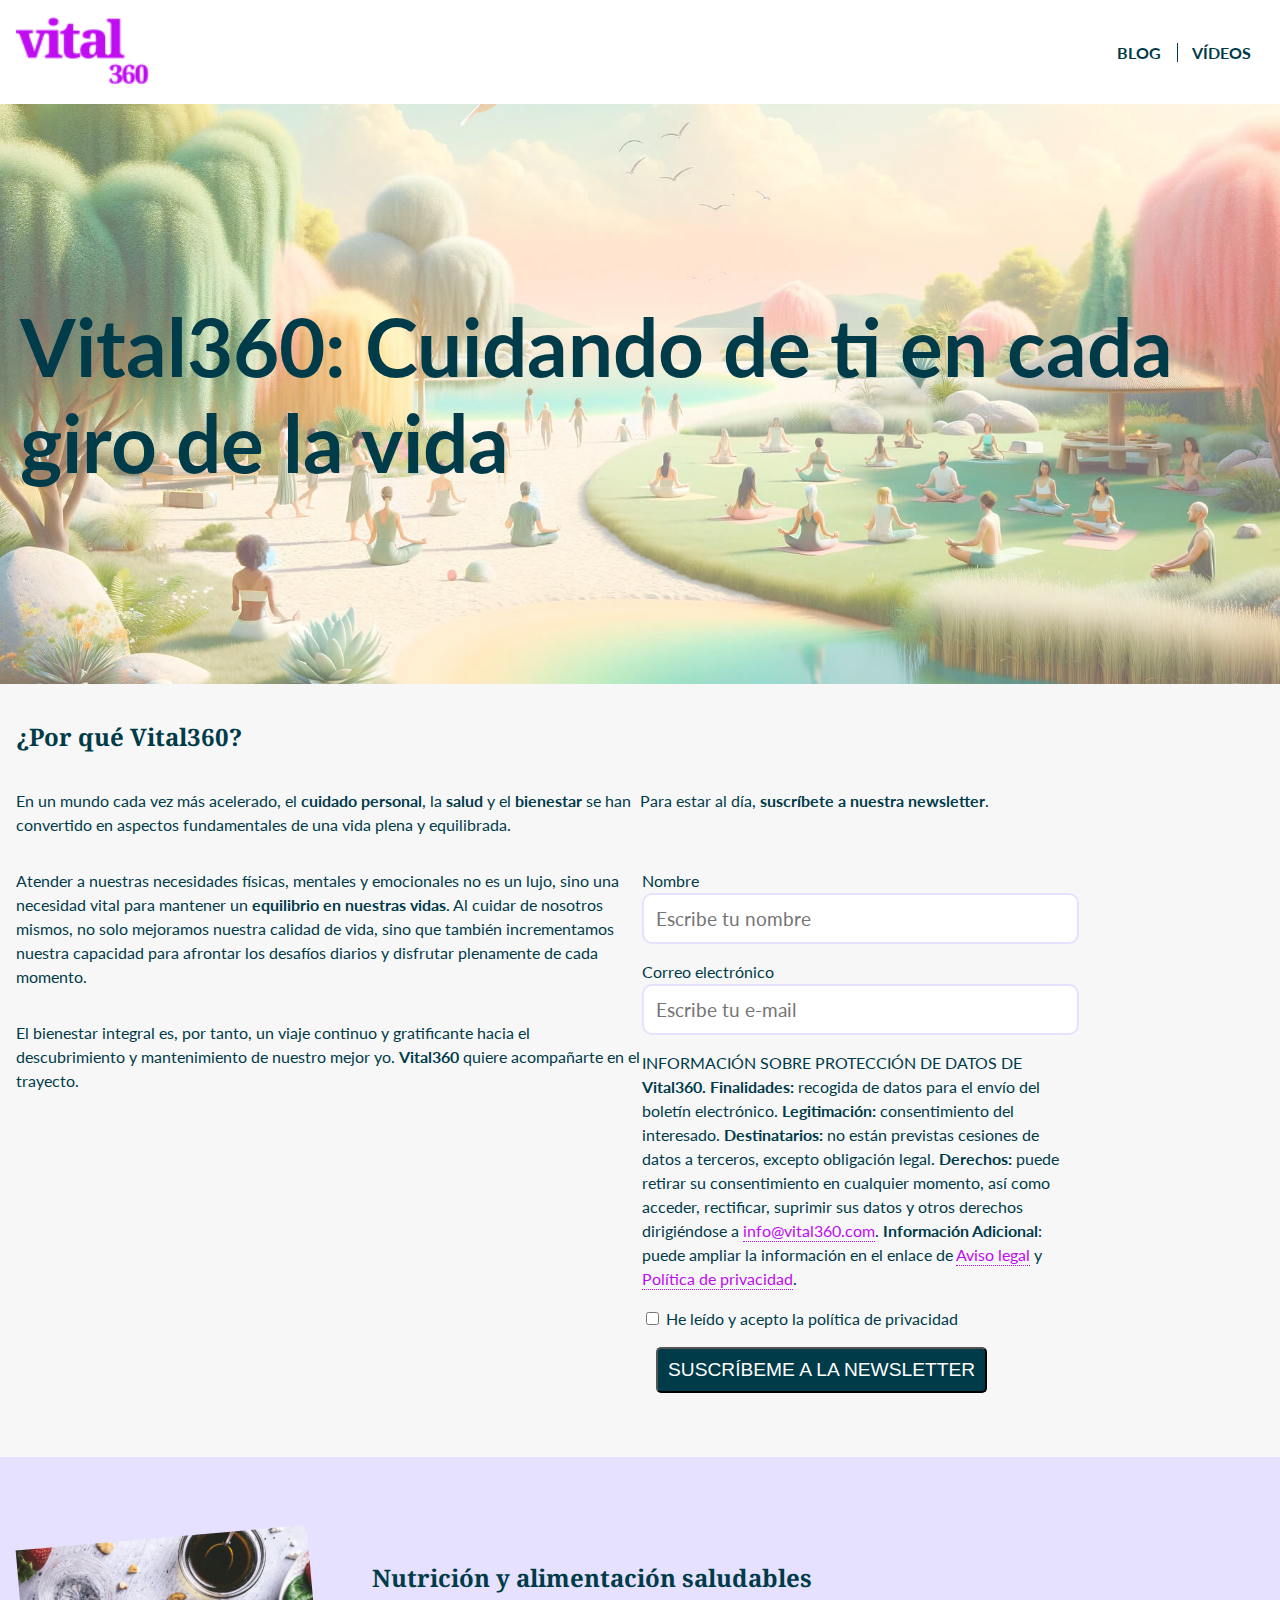
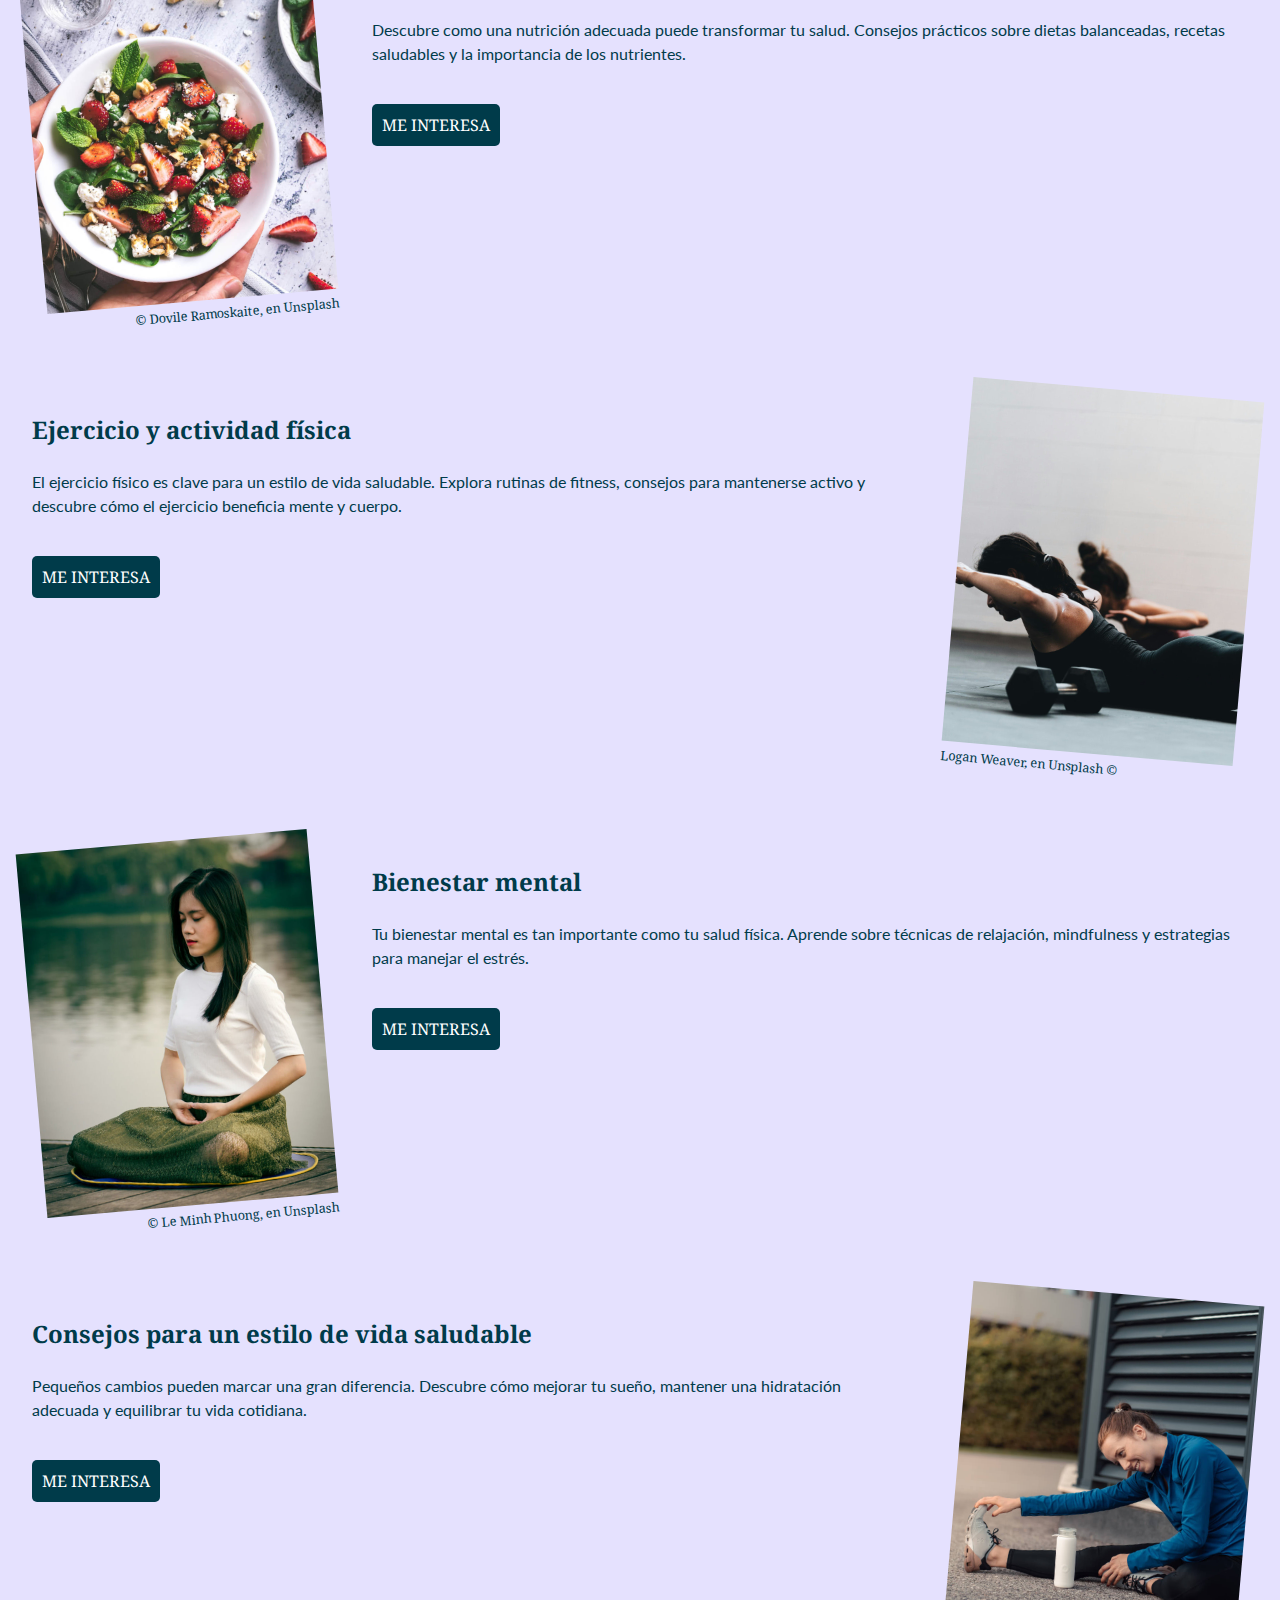
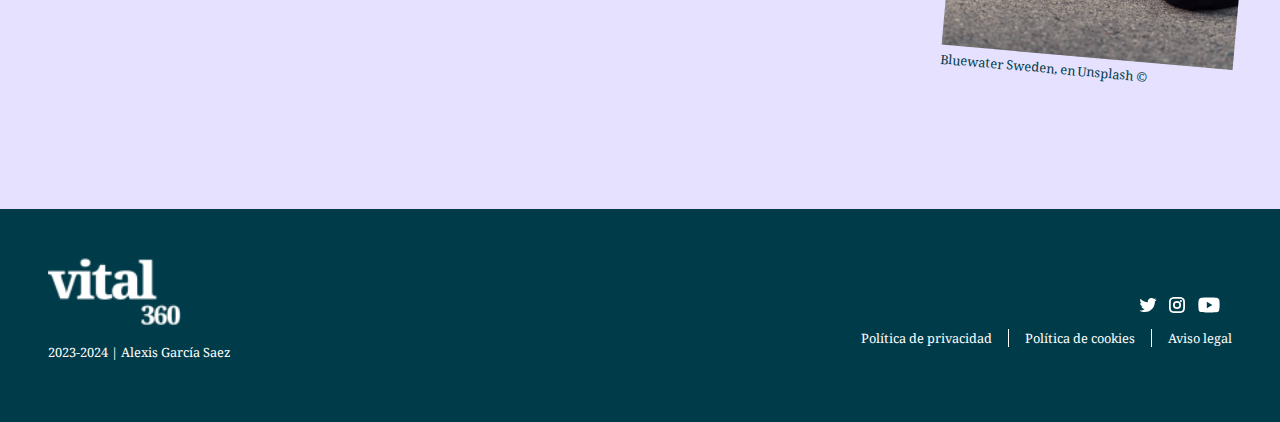
==== index.html @ 1089c59e "first commit" ====
<!DOCTYPE html>
<html lang="es">
  <head>
    <meta charset="UTF-8">
    <meta name="viewport" content="width=device-width, initial-scale=1.0">
    <title>Vital360</title>
    <link rel="stylesheet" href="css/styles.css">
    <link rel="icon" type="image/x-icon" href="./img/favicon.png">
  </head>
  <body id="index">
    <header>
      <a href="./index.html"><img
          src="./img/logoVital360.svg"
          alt="Logo Vital360"
          title="Logo Vital360"></a>
      <nav>
        <ul>
          <li><a href="./blog.html" title="Enlace al BLOG">BLOG</a></li>
          <li>
            <a href="./videos.html" title="Enlace a los vídeos">VÍDEOS</a>
          </li>
        </ul>
      </nav>
    </header>
    <main>
      <section>
        <h1>Vital360: Cuidando de ti en cada giro de la vida</h1>
      </section>
      <section>
        <h2>¿Por qué Vital360?</h2>
        <p>
          En un mundo cada vez más acelerado, el
          <span class="bold">cuidado personal</span>, la
          <span class="bold">salud</span> y el
          <span class="bold">bienestar</span> se han convertido en aspectos
          fundamentales de una vida plena y equilibrada.
        </p>
        <p>
          Atender a nuestras necesidades físicas, mentales y emocionales no es
          un lujo, sino una necesidad vital para mantener un
          <span class="bold">equilibrio en nuestras vidas</span>. Al cuidar de
          nosotros mismos, no solo mejoramos nuestra calidad de vida, sino que
          también incrementamos nuestra capacidad para afrontar los desafíos
          diarios y disfrutar plenamente de cada momento.
        </p>
        <p>
          El bienestar integral es, por tanto, un viaje continuo y gratificante
          hacia el descubrimiento y mantenimiento de nuestro mejor yo.
          <span class="bold">Vital360</span> quiere acompañarte en el trayecto.
        </p>
        <p>
          Para estar al día, <strong>suscríbete a nuestra newsletter</strong>.
        </p>
        <form action="POST">
          <fieldset>
            <p>
              <label for="name">Nombre</label>
              <input
                type="text"
                name="user_name"
                id="name"
                placeholder="Escribe tu nombre"
                required>
            </p>
            <p>
              <label for="email">Correo electrónico</label>
              <input
                type="email"
                name="user_email"
                id="email"
                placeholder="Escribe tu e-mail"
                required>
            </p>
            <p>
              INFORMACIÓN SOBRE PROTECCIÓN DE DATOS DE
              <span class="bold">Vital360. Finalidades:</span> recogida de datos
              para el envío del boletín electrónico.
              <span class="bold">Legitimación:</span> consentimiento del
              interesado. <span class="bold">Destinatarios:</span> no están
              previstas cesiones de datos a terceros, excepto obligación legal.
              <span class="bold">Derechos:</span> puede retirar su
              consentimiento en cualquier momento, así como acceder, rectificar,
              suprimir sus datos y otros derechos dirigiéndose a
              <a href="mailto:info@vital360.com?subject=UserPrivacy">info@vital360.com</a>. <span class="bold">Información Adicional</span>: puede ampliar
              la información en el enlace de
              <a href="#" title="Enlace a aviso legal" target="_blank">Aviso legal</a>
              y
              <a
                href="#"
                title="Enlace a políticas de privacidad"
                target="_blank">Política de privacidad</a>.
            </p>
            <p>
              <input type="checkbox" name="legal" id="legal" required>
              <label for="legal">He leído y acepto la política de privacidad</label>
            </p>
          </fieldset>
          <button type="submit">Suscríbeme a la newsletter</button>
        </form>
      </section>
      <div>
      <article>
        <figure>
          <img
            src="./img/home-bloc1.jpg"
            alt="Imagen de nutrición saludable"
            title="Imagen de nutrición saludable">
          <figcaption>© Dovile Ramoskaite, en Unsplash</figcaption>
        </figure>
        <div>
          <h3>Nutrición y alimentación saludables</h3>
          <p>
            Descubre como una nutrición adecuada puede transformar tu salud.
            Consejos prácticos sobre dietas balanceadas, recetas saludables y la
            importancia de los nutrientes.
          </p>
          <a href="#" title="Botón 'me interesa'">Me interesa</a>
        </div>
      </article>
      <article>
        <figure>
          <img
            src="./img/home-bloc2.jpg"
            alt="Imagen de ejercicio y actividad física"
            title="Imagen de ejercicio y actividad física">
          <figcaption>© Logan Weaver, en Unsplash</figcaption>
        </figure>
        <div>
          <h3>Ejercicio y actividad física</h3>
          <p>
            El ejercicio físico es clave para un estilo de vida saludable. Explora
            rutinas de fitness, consejos para mantenerse activo y descubre cómo el
            ejercicio beneficia mente y cuerpo.
          </p>
          <a href="#" title="Botón 'me interesa'">Me interesa</a>
        </div>
      </article>
      <article>
        <figure>
          <img
            src="./img/home-bloc3.jpg"
            alt="Imagen de bienestar mental"
            title="Imagen de bienestar mental">
          <figcaption>© Le Minh Phuong, en Unsplash</figcaption>
        </figure>
        <div>
          <h3>Bienestar mental</h3>
          <p>
            Tu bienestar mental es tan importante como tu salud física. Aprende
            sobre técnicas de relajación, mindfulness y estrategias para manejar
            el estrés.
          </p>
          <a href="#" title="Botón 'me interesa'">Me interesa</a>
        </div>
      </article>
      <article>
        <figure>
            <img
              src="./img/home-bloc4.jpg"
              alt="Imagen de consejos para un estilo de vida saludable"
              title="Imagen de consejos para un estilo de vida saludable">
            <figcaption>© Bluewater Sweden, en Unsplash</figcaption>
          </figure>
          <div>
          <h3>Consejos para un estilo de vida saludable</h3>
          <p>
            Pequeños cambios pueden marcar una gran diferencia. Descubre cómo
            mejorar tu sueño, mantener una hidratación adecuada y equilibrar tu
            vida cotidiana.
          </p>
          <a href="#" title="Botón 'me interesa'">Me interesa</a>
        </div>
      </article>
    </div>
    </main>
    <footer>
      <div>
        <img
          src="./img/logoVital360-n.svg"
          alt="Logo Vital360"
          title="Logo Vital360">
        <p>2023-2024 | Alexis García Saez</p>
      </div>
      <div>
        <ul>
          <li>
            <a href="#" target="_blank"><img src="./img/twitter.svg" alt="Enlace a twitter"></a>
          </li>
          <li>
            <a href="#" target="_blank"><img src="./img/instagram.svg" alt="Enlace a instagram"></a>
          </li>
          <li>
            <a href="#" target="_blank"><img src="./img/youtube.svg" alt="Enlace a youtube"></a>
          </li>
        </ul>
        <ul>
          <li>
            <a href="#" target="_blank" title="Enlace a políticas de privacidad">Política de privacidad</a>
          </li>
          <li>
            <a href="#" target="_blank" title="Enlace a políticas de cookies">Política de cookies</a>
          </li>
          <li>
            <a href="#" target="_blank" title="Enlace a avíso legal">Aviso legal</a>
          </li>
      </div>
      </ul>
    </footer>
  </body>
</html>
---- css/styles.css ----
@import url('https://fonts.googleapis.com/css2?family=Lato:wght@400;700;900&family=Noto+Serif:wght@600&display=swap');


:root {
    --principal: rgb(0,59,74);
    --contraste: rgb(191, 12, 240);
    --contrasteClaro: rgb(229, 225, 254);
    --blanco: rgb(255, 255, 255);
    --fondo: rgb(247, 247, 247);
    --gris: rgb(158, 157, 171);
}

html, body {
    width: 100vw;
    box-sizing: border-box;
    margin: 0;
    padding: 0;
    background-color: var(--fondo);
    font-family:'Noto Serif','Lato', sans-serif, serif;
    color: var(--principal);
}


/* MOBILE DESIGN */
/* * global * */
.bold {
    font-weight: bold;
}
header {
    background-color: var(--blanco);
    display: flex;
    justify-content: space-between;
    align-items: center;
    padding: 1rem;
    font-family: 'lato', sans-serif;
}
header nav {
    display: flex;
}
header ul {
    width: 10rem;
    display: flex;
    list-style: none;
    padding: 0;
    justify-content: space-evenly;
}

header li:first-of-type {
    padding-right: 1rem;
    border-right: 1px solid var(--principal);
}

footer {
    background-color: rgb(0,59,74);
    color: var(--blanco);
    display: flex;
    flex-direction: column;
    align-items: center;
    padding: 3rem 0;
}

header a {
    text-decoration: none;
    color: var(--principal);
    font-weight: bold;
}

footer ul img:hover {
    opacity: 70%;
}


footer ul:first-of-type {
    margin: 0.5rem;
    padding: 0;
    list-style-type: none;
    display: flex;
    gap: 5px;
}
footer ul:last-of-type {
    margin: 0;
    padding: 0;
    list-style-type: none;
    display: flex;
    flex-direction: column;
    align-items: center;
    gap: 5px;
}

footer ul:last-of-type a {
    color: var(--blanco);
    text-decoration: none;
}

.active {
    color: var(--contraste);
}

/* * index * */

#index section:nth-child(1) {
    font-family: 'Lato';
    padding: 20px;
    display: flex;
    justify-content: center;
    align-items: center;
    font-size: 2.5rem;
    background-image: url(../img/hero-image-home.jpg);
    background-position: center;
    background-size: cover;
    height: 60vh;
}


#index section:nth-child(2) {
    font-size: 1.5rem;
    margin-bottom: 3rem;
    padding: 1rem;
}

#index section:nth-child(2) p {
    font-family: 'Lato';
    line-height: 150%;
}

#index section:nth-child(2) fieldset {
    border: none;
    padding: 0;
}
#index section:nth-child(2) fieldset p:nth-child(1), 
#index section:nth-child(2) fieldset p:nth-child(2) {
    display: flex;
    flex-direction: column;
    padding: 0;
}
#index section:nth-child(2) fieldset input:nth-child(1), 
#index section:nth-child(2) fieldset input:nth-child(2) {
    font-family: 'Lato';
    font-size: 1.2rem;
    padding: 12px;
    border: 2px solid var(--contrasteClaro);
    border-radius: 10px;
}

#index section:nth-child(2) fieldset p:nth-child(3) {
    font-size: 1rem;
}

#index section:nth-child(2) fieldset p:nth-child(3) a {
    text-decoration: none;
    color: var(--contraste);
    border-bottom: 1px dotted var(--contraste);
    padding-bottom: 1px;
}

#index section:nth-child(2) fieldset p:nth-child(4) {
    font-size: 1rem;
}

#index button {
    color: var(--blanco);
    font-size: 1.2rem;
    background-color: var(--principal);
    margin-left: 1rem;
    padding: 10px;
    border-radius: 5px;
    text-transform: uppercase;
}

#index main div:nth-child(3){
    background-color: var(--contrasteClaro);
    padding: 3rem 0 6rem 0;
}

#index article img {
    width: 100%; 
}

#index main figure {
    margin: 0;
}

#index main article {
    padding: 2rem 1rem;
}

#index main div figcaption {
    text-align: end;
    font-size: 0.8rem;
}

#index main div h3 {
    font-size: 2rem;
}
#index main div p {
    font-family: 'Lato';
    line-height: 150%;
    font-size: 1.2rem;
    margin-bottom: 3rem;
}

#index main div a {
    text-decoration: none;
    font-size: 1rem;
    color: var(--blanco);
    background-color: var(--principal);
    padding: 10px;
    border-radius: 5px;
    text-transform: uppercase;
}


/* * entrada * */

#entrada main {
    margin: 0 auto;
    width: 95%;
}

#entrada main section figure {
    background-color: var(--contrasteClaro);
    margin: 0;
}

#entrada main section figure h1 {
    font-size: 2.5rem;
    padding: 1rem;
    margin: 0;
    line-height: normal;
    color: var(--principal);
}
#entrada main section figure figcaption {
    color: var(--gris);
    padding-left: 1rem;
    font-size: 1rem;
}
#entrada main section figure div {
    padding: 1rem;
    background-color: inherit;
    padding: 0;
}

#entrada main section figure img {
    width: 100%;
    border: 0;
}

#entrada main p:first-of-type {
    font-family: 'lato', sans-serif;
    font-weight: 400;
    color: var(--principal);
    margin: 3rem 0;
}

#entrada main section {
    font-size: 1.5rem;
    line-height: 150%;
}

#entrada main article p a {
    text-decoration: none;
    color: var(--contraste);
    border-bottom: 1px dotted var(--contraste);
}

abbr {
    text-decoration: none;
}

#entrada main div:first-of-type {
    background-color: var(--blanco);
    margin: 0 auto;
    padding: 1rem;
}
#entrada main div:first-of-type figure > div {
    background-color: var(--contrasteClaro);
}

#entrada article h3 {
    font-size: 2rem;
}

#entrada article p {
    all: initial;
    font-family: 'Lato';
    line-height: 150%;
}

#entrada article ol {
    font-family: 'Lato';
    line-height: 150%;
    color: var(--principal);
}

#entrada article ol li {
    margin-bottom: 1rem;

}
#entrada article ul {
    font-family: 'Lato';
    line-height: 150%;
    color: var(--principal);
}

#entrada article ul li {
    margin-bottom: 1rem;
}

#entrada blockquote {
    margin: 1rem 0;
    padding-left: 2rem;
    border-left: 3px solid var(--contraste);
}

#entrada blockquote cite {
    display: block;
    margin-top: 1rem;
    font-family: 'Lato';
    font-weight: 400;
    color: var(--principal);
}


#entrada .articulos article {
    background-color: var(--blanco);
    margin-bottom: 3rem;
    display: flex;
    flex-direction: column;
}


#entrada .articulos article figure {
    margin: 0;
}
#entrada .articulos article figure+a {
    text-decoration: none;
    color: var(--blanco);
    background-color: var(--principal);
    font-family: 'Lato';
    padding: 0.5rem;
    position: absolute;
    margin: 1rem 1rem;
 }


#entrada .articulos article figure h3 {
    margin: 0;
    padding-left: 1rem;
 }

#entrada .articulos article figure h3 a {
    text-decoration: none;
    color: var(--principal);
    margin: 0;
 } 

#entrada .articulos img {
    width: 100%;
    height: auto;
    border: 0;
    
}

#entrada .articulos article figcaption {
    color: var(--gris);
    font-size: smaller;
    padding-left: 1rem;
}

#entrada .categorias {
    margin-bottom: 5rem;
    font-family: 'Lato';
}

#entrada .categorias ul {
    margin: 0;
    padding: 0;
    list-style-type: none;
    display: flex;
    gap: 10px;
}

#entrada .categorias ul a {
    text-decoration: none;
    color: var(--principal);
    background-color: var(--blanco);
    padding: 10px;
    border: 1px solid black;
}

/* * blog * */

#blog h1 {
    font-size: 3rem;
    color: var(--principal);
}

#blog main {
    margin: 0 auto;
    width: 95%;
}

#blog main article {
    background-color: var(--blanco);
    border: 1px solid var(--contrasteClaro);
    display: flex;
    flex-direction: column;
    margin-bottom: 4rem;
}

#blog main article div:last-of-type {
    padding: 0 1.5rem 1.5rem 1.5rem;;
}

#blog main h3 {
    font-size: 2rem;
    margin: 0;
}
#blog main h3 a {
    text-decoration: none;
}

#blog main figure  {
    margin: 0;
}

#blog main figure img {
    width: 100%;
}

#blog main figure figcaption {
    color: var(--gris);
    padding-left: 1.5rem;
}

#blog main article {
    position: relative;
}

#blog main article div:first-of-type {
    font-family: 'Lato';
    position: absolute;
    top: 280px;
    right: 15px;
    background-color: rgba(255, 255, 255, 0.5);
    padding: 4px;
}

 #blog article figure+a {
    text-decoration: none;
    color: var(--blanco);
    background-color: var(--principal);
    font-family: 'Lato';
    padding: 7px;
    position: absolute;
    margin: 10px;
 }

#blog main p{
    font-family: 'lato', sans-serif;
    font-weight: 400;
    line-height: 150%;
    font-size: 1.3rem;
}

#blog h3>a {
    color: var(--principal);
}
#blog h3>a:hover {
    color: var(--contraste);
}

#blog main article a:nth-child(3){
    color: var(--contraste);
    text-decoration: none;
    padding-bottom: 1px;
    border-bottom: 1px dotted var(--contraste);
}

#blog main article a:nth-child(3):hover {
    color: var(--principal);
}

#blog main ul {
    display: flex;
    justify-content: center;
    gap: 10px;
    list-style: none;
    margin-bottom: 6rem;
    padding: 0;
}

#blog main button {
    padding: 9px;
    border: 1px solid black;;
}

#blog ul li:first-child button{
    color: var(--blanco);
    background-color: var(--contraste);
    border: 1px solid var(--contraste);
}
/* * videos * */

#videos main {
    margin: 0 auto;
    width: 95%;
}
#videos h1 {
    font-size: 3rem;
}
#videos main section {
    background-color: var(--blanco);
    border: 1px solid var(--contrasteClaro);
    display: flex;
    flex-direction: column;
    margin-bottom: 4rem;
}

#videos iframe {
    width: 100%;
    height: auto;
    aspect-ratio: 16/9;
    border: 0;
}

#videos main section div {
    padding: 0 1.5rem;
}

#videos main h2 {
    font-size: 2rem;
}

#videos main p{
    font-family: 'lato', sans-serif;
    font-weight: 400;
    line-height: 150%;
    font-size: 1.3rem;
}

/* MEDIA QUERY FOR TABLET */
@media only screen and (min-width: 768px) {

/* * index * */
#index section:nth-child(2) {
    font-size: 1rem;
}
#index section:nth-child(2) fieldset {
    width: 70%;
}
#index main article{
    display: grid;
    grid-template-columns: 1fr 3fr;
    gap: 3rem;
    padding: 2rem;
}

#index article:nth-child(odd) figure {
    transform: rotate(-5deg);

}
#index main article:nth-child(even){
    direction: rtl;
}

#index article:nth-child(even) figure {
    transform: rotate(5deg);

}

#index main div h3 {
    font-size: 1.5rem;
}
#index main div p {
    font-size: 1rem;
}

#index main div:nth-child(even) {
    direction: ltr;

}


/* * entrada * */

.articulos {
    display: flex;
    gap: 2rem;
}

#entrada .articulos article figure  {
    padding-right:  5px;
 }

#entrada .articulos article figure h3 {
    font-size: 1.1rem;
 }

 #entrada .articulos article figure+a {
    font-size: 0.8rem;
    padding: 0.5rem;
    position: absolute;
    margin: 0.5rem 0.5rem;
}

#entrada .categorias {
    font-size: 0.8rem;
}

#entrada .categorias ul a {
    padding: 5px;
}
/* * blog * */

#blog main {
    display: grid;
    grid-template-columns: 1fr 1fr;
    grid-template-areas:
    "header header"
    "one two"
    "three four"
    "five six"
    "seven ."
    "footer footer";
    column-gap: 3rem;
}

#blog h1 {
    grid-area: header;
}

#blog main ul {
    grid-area: footer;
}

#blog main article div:first-of-type {
    position: absolute;
    top: 230px;
    right: 10px;
    font-size: 0.8rem;
}

/* * videos * */
    
#videos main {
    display: grid;
    grid-template-columns: 1fr 1fr;
    grid-template-areas:
    "header header"
    "one two"
    "three four"
    "five six"
    "seven .";
    column-gap: 3rem;
    margin-bottom: 3rem;
}
#videos h1 {
    grid-area: header;
    font-size: 2rem;
}    

#videos main h2 {
    font-size: 1.5rem;
}
#videos main p {
    font-size: 1rem;
}



}

/* MEDIA QUERY FOR DESKTOP */
@media only screen and (min-width: 1024px) {
    
    /* * index * */
   
    #index main section:nth-child(2) {
        display: grid;
        grid-template-columns: 1fr 1fr;
        grid-template-areas:
        "header ." 
        "p1 p4"
        "p2 form"
        "p3 form"
        ". form";
    } 

    #index h2 {
        grid-area: header;
    }

    #index h2 ~ p:nth-child(2) {
         grid-area: p1;
        }
        
    #index h2 ~ p:nth-child(3) {
        grid-area: p2;
    }
    
    #index h2 ~ p:nth-child(4) {
    grid-area: p3;
    }

    #index h2 ~ p:nth-child(5) {
    grid-area: p4;
    }

    #index form {
        grid-area: form;
    }



    /* * entrada * */
    
    #entrada main {
        display: grid;
        grid-template-columns: 2fr 1fr;
        grid-template-areas:
        "ruta ."
        "main header"
        "main articulos"
        "main categorias"
        "main .";
        column-gap: 3rem;
        margin-bottom: 5rem;
    }
    #entrada main > p {
        grid-area: ruta;
    }
    #entrada main div:first-of-type {
        grid-area: main;
    }    
    #entrada main h2 {
        grid-area: header;
    }

    #entrada .articulos {
        grid-area: articulos;
        display: flex;
        flex-direction: column;
    }
    #entrada .categorias {
        grid-area: categorias;
    }

    #entrada .categorias ul {
        display: flex;
        flex-flow: row wrap;
        gap: 20px;
    }
    /* * blog * */
    
    #blog main {
        display: grid;
        grid-template-columns: 1fr 1fr 1fr 1fr;
        grid-template-areas:
        "header header header header"
        "one one two three"
        "four five six seven"
        ". footer . ."
    }



    #blog h1 {
        grid-area: header;
        font-size: 2rem;
    }

    #blog article:nth-child(2) {
        grid-area: one;
    }

    #blog article:nth-child(3) {
        grid-area: two;
    }

    #blog article:nth-child(4) {
        grid-area: three;
    }

    #blog article:nth-child(5) {
        grid-area: four;
    }

    #blog article:nth-child(6) {
        grid-area: five;
    }

    #blog article:nth-child(7) {
        grid-area: six;
    }

    #blog article:nth-child(8) {
        grid-area: seven;
    }

    #blog main ul {
        grid-area: footer;
    }

    #blog main article div:first-of-type {
        position: absolute;
        top: 150px;
        right: 10px;
        font-size: 0.5rem;
    }

    /* * videos * */
    
    #videos main {
        display: grid;
        grid-template-columns: 1fr 1fr 1fr;
        grid-template-areas:
        "header header header"
        "one two three"
        "four five six"
        "seven . .";
        column-gap: 3rem;
        margin-bottom: 3rem;
    }
    #videos h1 {
        grid-area: header;
        font-size: 1.5rem;
    }   

    #videos main h2 {
        font-size: 1rem;
    }
    #videos main p {
        font-size: 0.7rem;
    }

    #videos main section div {
        padding: 0 0.5rem;
    }

    footer {
        font-size: 0.8rem;
        padding-right: 3rem;
        padding-left: 3rem;
        display: flex;
        flex-direction: row;
        justify-content: space-between;
        align-items: center;
    }

    footer div:nth-child(2) {
        display: flex;
        flex-direction: column;
        align-items: flex-end;
    }
    footer div:nth-child(2) ul:nth-child(2) {
        display: flex;
        flex-direction: row;
        gap: 1rem;
    }
    footer div:nth-child(2) ul:nth-child(2) li:nth-child(1), 
    footer div:nth-child(2) ul:nth-child(2) li:nth-child(2) {
        padding-right: 1rem;
        border-right: 1px solid var(--blanco);
    }
}
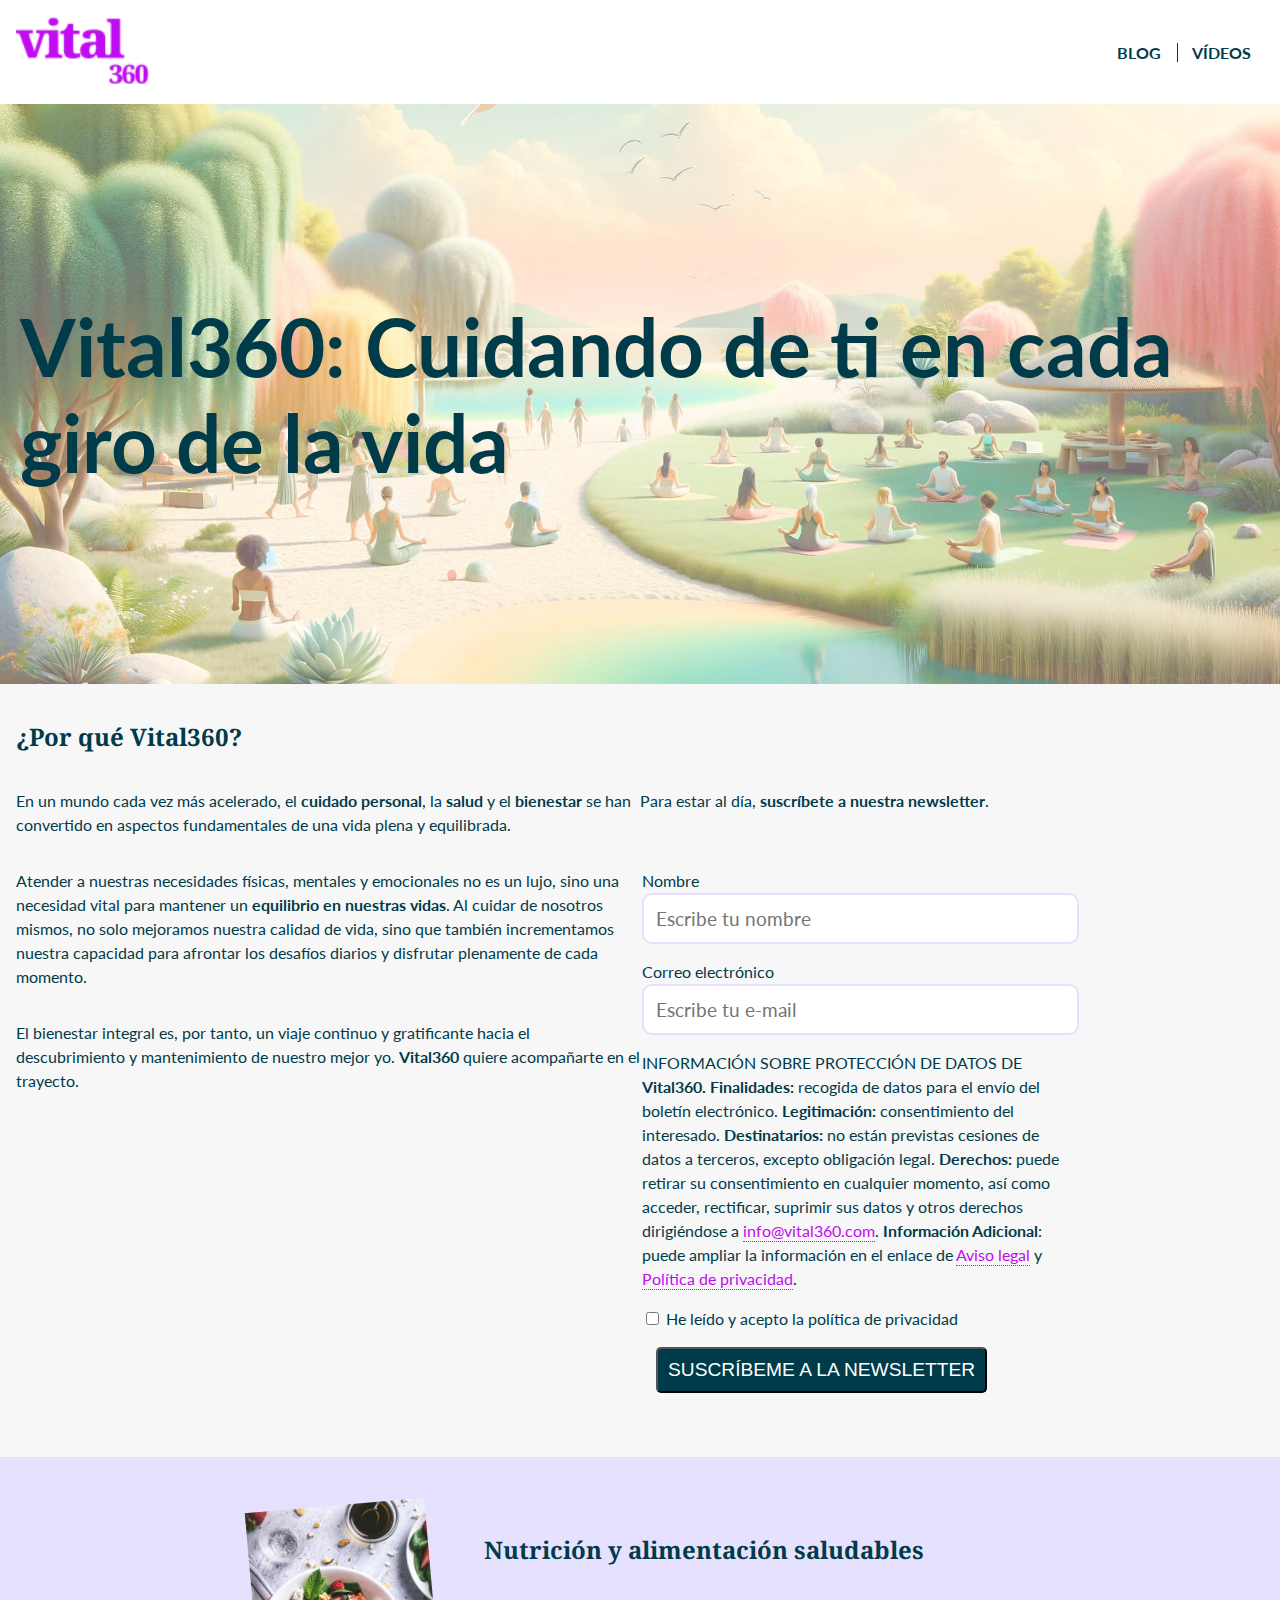
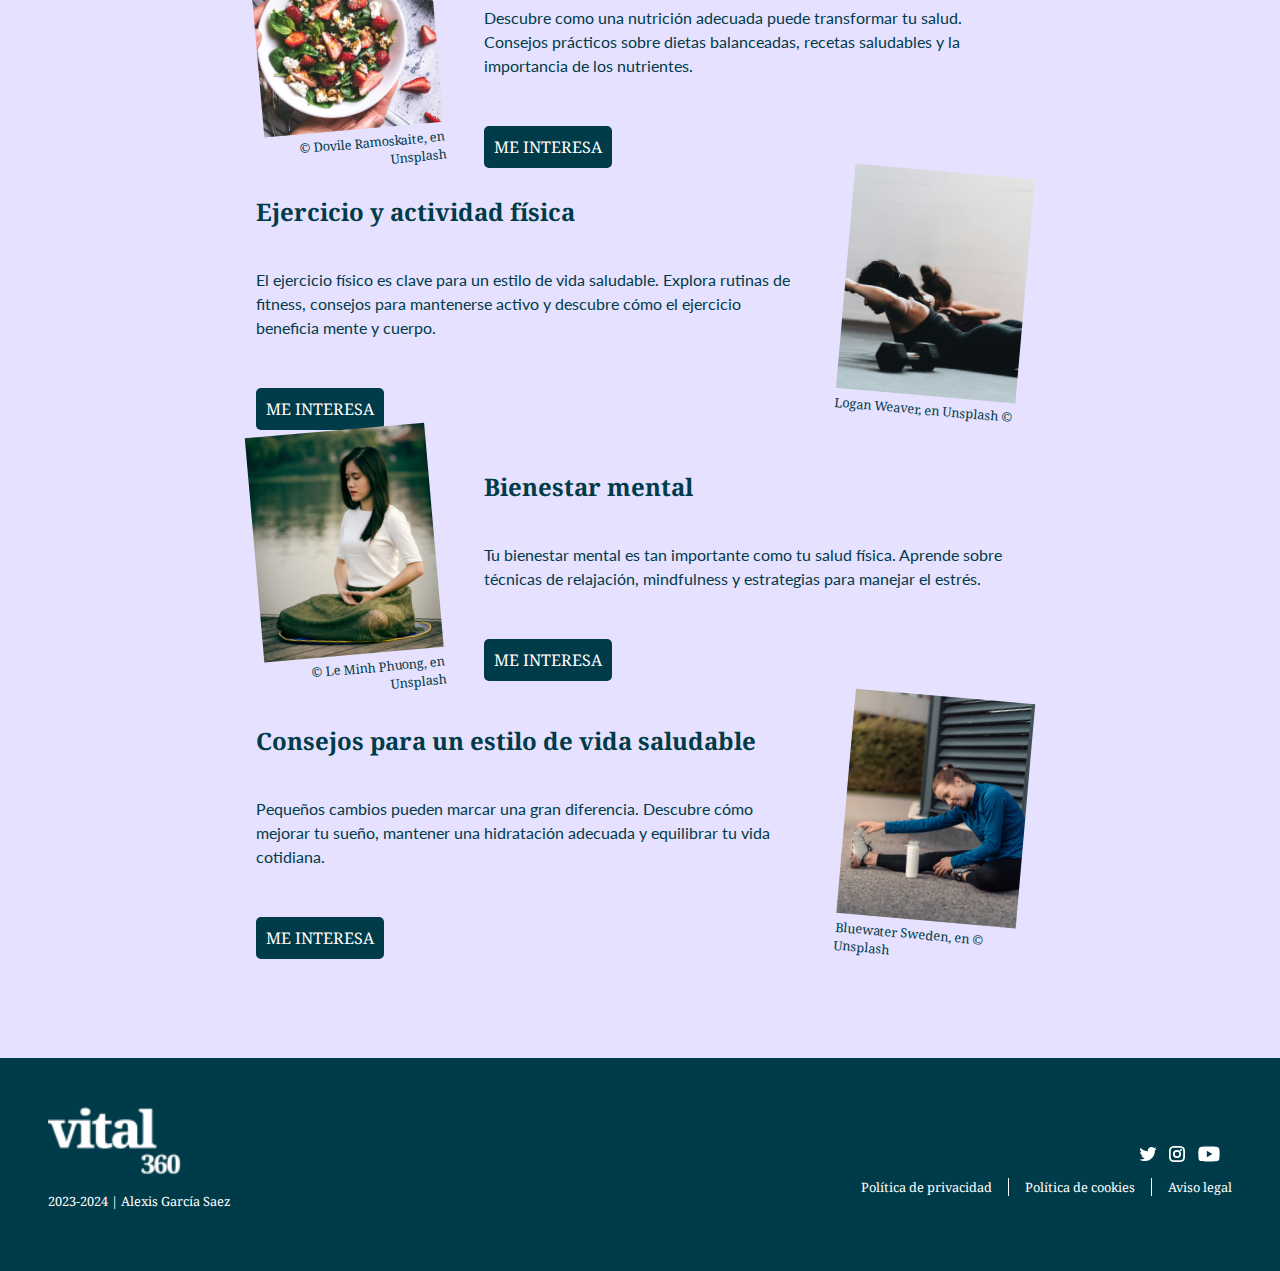
==== commit bd27d295: "first commit" ====
--- a/index.html
+++ b/index.html
@@ -184,13 +184,13 @@
       <div>
         <ul>
           <li>
-            <a href="#" target="_blank"><img src="./img/twitter.svg" alt="Enlace a twitter"></a>
-          </li>
-          <li>
-            <a href="#" target="_blank"><img src="./img/instagram.svg" alt="Enlace a instagram"></a>
-          </li>
-          <li>
-            <a href="#" target="_blank"><img src="./img/youtube.svg" alt="Enlace a youtube"></a>
+            <a href="#" target="_blank" ><img src="./img/twitter.svg" alt="Enlace a twitter" title="Enlace a twitter"></a>
+          </li>
+          <li>
+            <a href="#" target="_blank"><img src="./img/instagram.svg" alt="Enlace a instagram" title="Enlace a instagram"></a>
+          </li>
+          <li>
+            <a href="#" target="_blank"><img src="./img/youtube.svg" alt="Enlace a youtube" title="Enlace a youtube"></a>
           </li>
         </ul>
         <ul>
@@ -203,8 +203,8 @@
           <li>
             <a href="#" target="_blank" title="Enlace a avíso legal">Aviso legal</a>
           </li>
+        </ul>
       </div>
-      </ul>
     </footer>
   </body>
 </html>
--- a/css/styles.css
+++ b/css/styles.css
@@ -45,6 +45,10 @@
     justify-content: space-evenly;
 }
 
+header a:hover {
+    color: var(--contraste);
+}
+
 header li:first-of-type {
     padding-right: 1rem;
     border-right: 1px solid var(--principal);
@@ -90,6 +94,10 @@
 footer ul:last-of-type a {
     color: var(--blanco);
     text-decoration: none;
+}
+
+footer ul a:hover{
+    color: var(--contrasteClaro)
 }
 
 .active {
@@ -151,6 +159,10 @@
     color: var(--contraste);
     border-bottom: 1px dotted var(--contraste);
     padding-bottom: 1px;
+}
+#index section:nth-child(2) fieldset p:nth-child(3) a:hover {
+    color: var(--principal);
+    border-bottom: 1px dotted var(--principal);
 }
 
 #index section:nth-child(2) fieldset p:nth-child(4) {
@@ -263,6 +275,11 @@
     border-bottom: 1px dotted var(--contraste);
 }
 
+#entrada main article p a:hover {
+    color: var(--principal);
+    border-bottom: 1px dotted var(--principal);
+}
+
 abbr {
     text-decoration: none;
 }
@@ -475,6 +492,11 @@
     text-decoration: none;
     padding-bottom: 1px;
     border-bottom: 1px dotted var(--contraste);
+}
+
+#blog main article a:nth-child(3):hover{
+    color: var(--principal);
+    border-bottom: 1px dotted var(--principal);
 }
 
 #blog main article a:nth-child(3):hover {
@@ -711,6 +733,19 @@
         grid-area: form;
     }
 
+    #index main div {
+
+        display: flex;
+        flex-direction: column;
+        justify-content: center;
+        align-items: flex-start;
+    }
+
+    
+    #index main article {
+        padding: 0 20vw;
+
+    }
 
 
     /* * entrada * */
